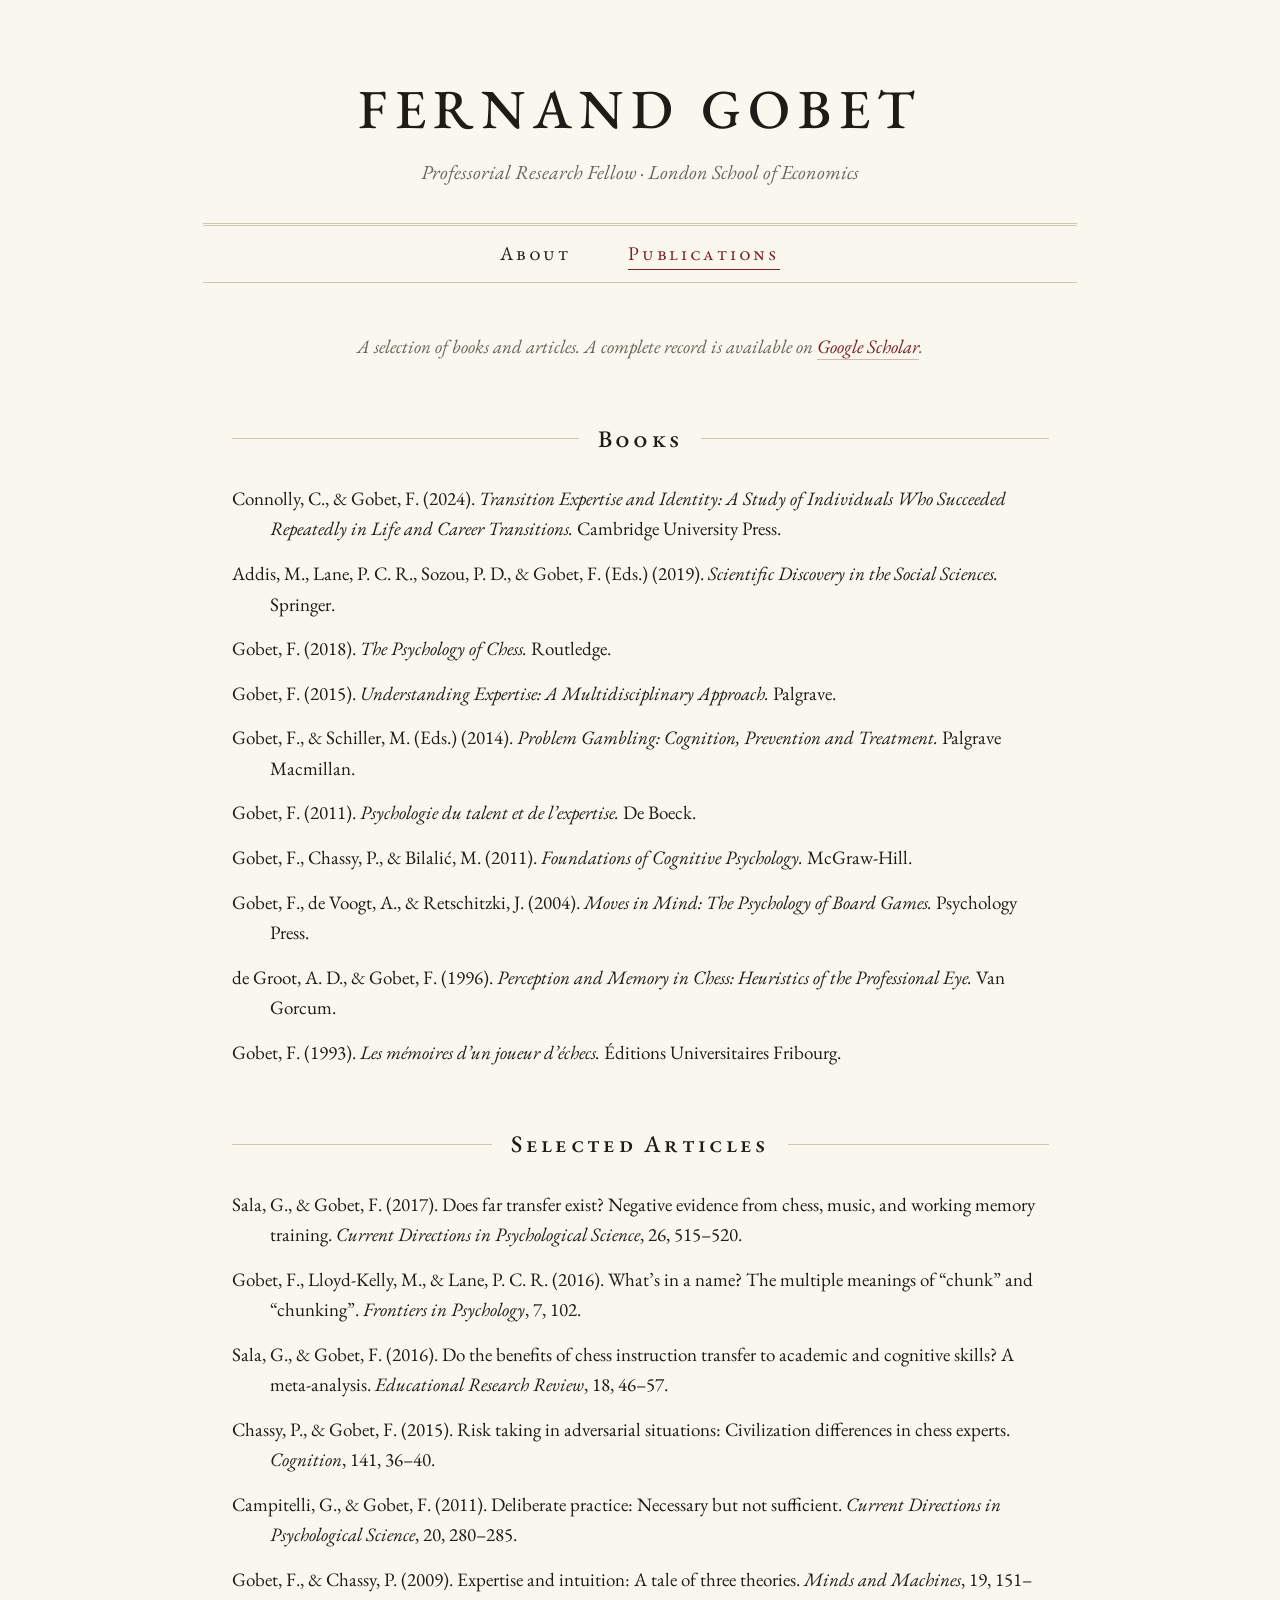
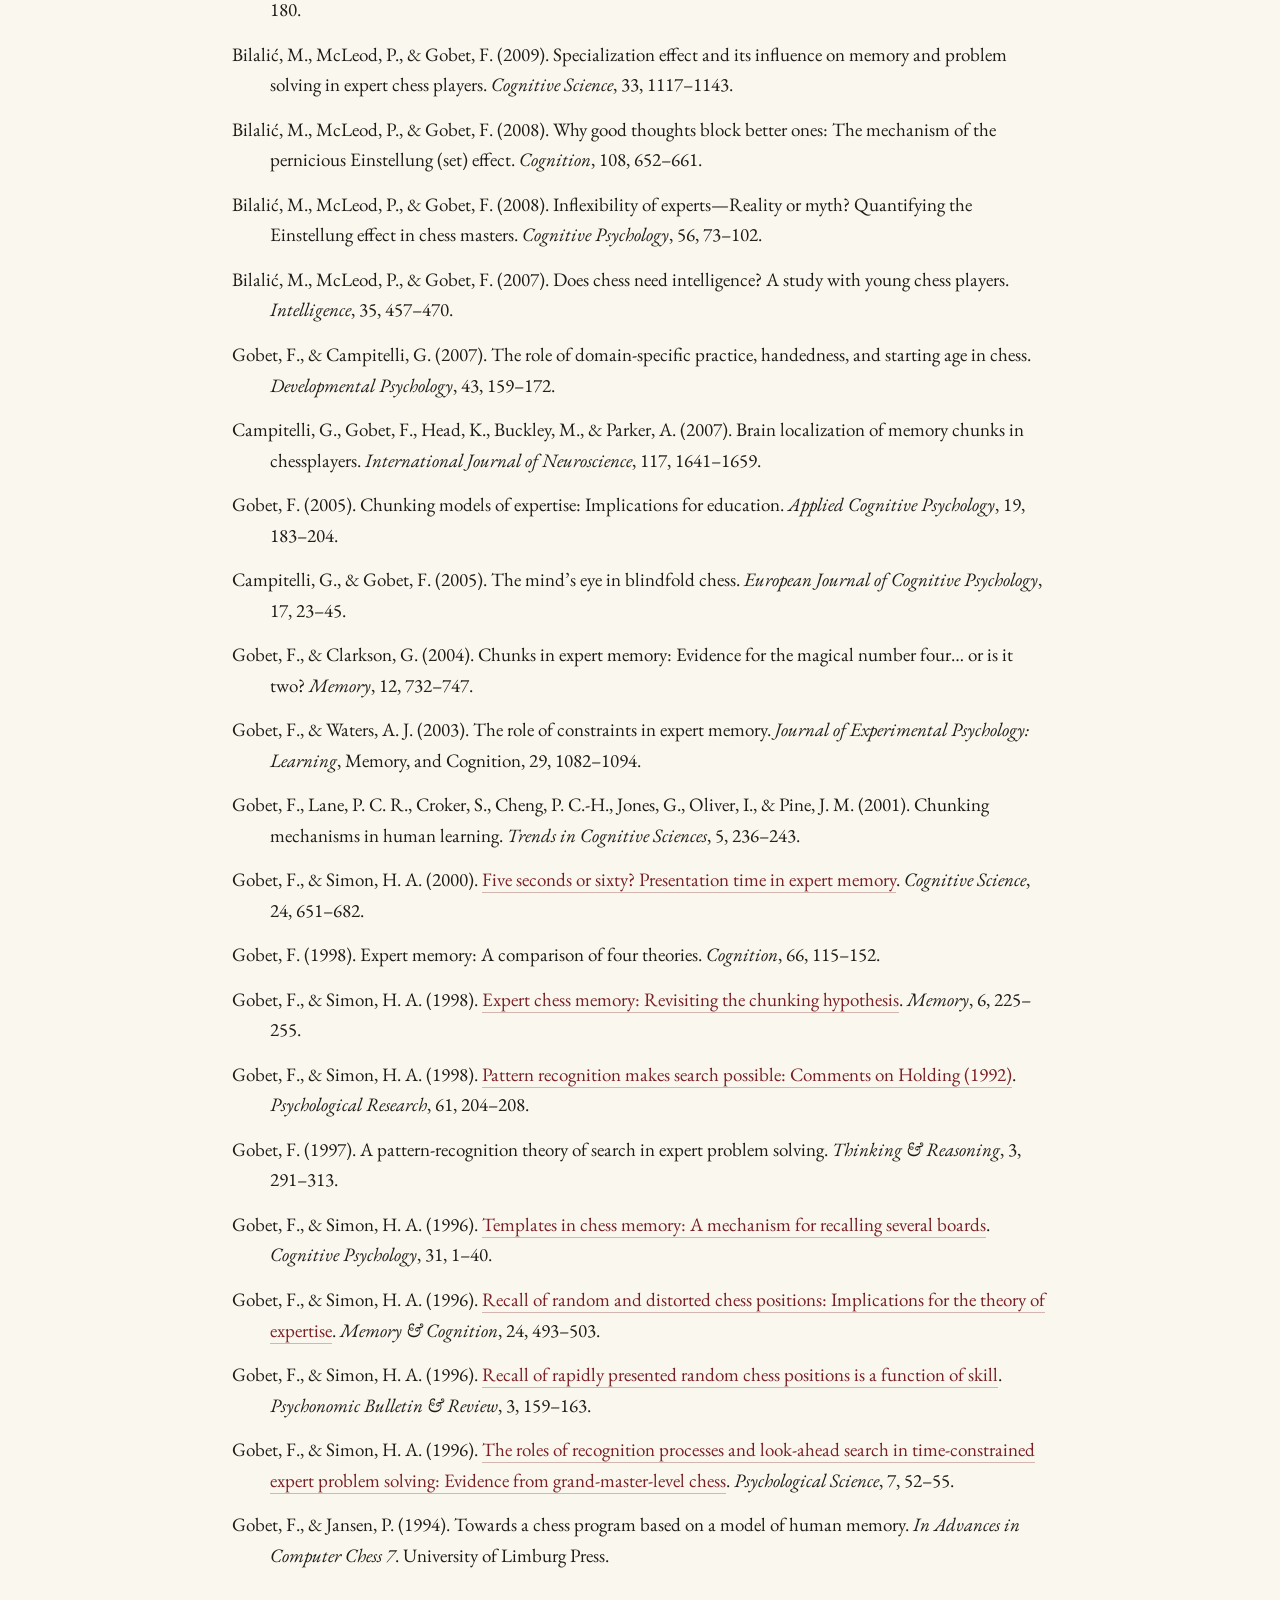
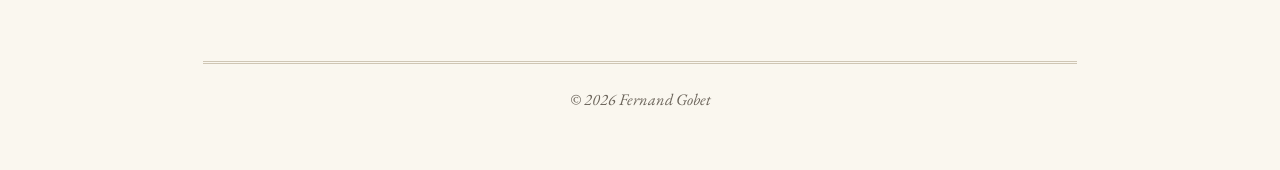
==== publications.html @ dd8819d8 "Build About and Publications pages Co-Authored-By: Claude Fable 5.2 <noreply@anthropic.com>" ====
<!DOCTYPE html>
<html lang="en">
<head>
<meta charset="utf-8">
<meta name="viewport" content="width=device-width, initial-scale=1">
<title>Publications — Fernand Gobet</title>
<meta name="description" content="Books and selected articles by Fernand Gobet.">
<link rel="preconnect" href="https://fonts.googleapis.com">
<link rel="preconnect" href="https://fonts.gstatic.com" crossorigin>
<link rel="stylesheet" href="https://fonts.googleapis.com/css2?family=EB+Garamond:ital,wght@0,400;0,500;0,600;1,400&amp;display=swap">
<link rel="stylesheet" href="style.css">
</head>
<body>
<header class="masthead">
  <h1><a href="/">Fernand Gobet</a></h1>
  <p>Professorial Research Fellow · London School of Economics</p>
  <nav>
    <a href="/">About</a>
    <a class="on" aria-current="page" href="publications.html">Publications</a>
  </nav>
</header>
<main>
  <p class="note">A selection of books and articles. A complete record is available on <a href="https://scholar.google.com/citations?user=jeJqwKsAAAAJ&amp;hl=en">Google Scholar</a>.</p>

  <h2>Books</h2>
  <ol class="pubs">
    <li>Connolly, C., &amp; Gobet, F. (2024). <cite>Transition Expertise and Identity: A Study of Individuals Who Succeeded Repeatedly in Life and Career Transitions.</cite> Cambridge University Press.</li>
    <li>Addis, M., Lane, P. C. R., Sozou, P. D., &amp; Gobet, F. (Eds.) (2019). <cite>Scientific Discovery in the Social Sciences.</cite> Springer.</li>
    <li>Gobet, F. (2018). <cite>The Psychology of Chess.</cite> Routledge.</li>
    <li>Gobet, F. (2015). <cite>Understanding Expertise: A Multidisciplinary Approach.</cite> Palgrave.</li>
    <li>Gobet, F., &amp; Schiller, M. (Eds.) (2014). <cite>Problem Gambling: Cognition, Prevention and Treatment.</cite> Palgrave Macmillan.</li>
    <li>Gobet, F. (2011). <cite>Psychologie du talent et de l’expertise.</cite> De Boeck.</li>
    <li>Gobet, F., Chassy, P., &amp; Bilalić, M. (2011). <cite>Foundations of Cognitive Psychology.</cite> McGraw-Hill.</li>
    <li>Gobet, F., de Voogt, A., &amp; Retschitzki, J. (2004). <cite>Moves in Mind: The Psychology of Board Games.</cite> Psychology Press.</li>
    <li>de Groot, A. D., &amp; Gobet, F. (1996). <cite>Perception and Memory in Chess: Heuristics of the Professional Eye.</cite> Van Gorcum.</li>
    <li>Gobet, F. (1993). <cite>Les mémoires d’un joueur d’échecs.</cite> Éditions Universitaires Fribourg.</li>
  </ol>

  <h2>Selected Articles</h2>
  <ol class="pubs">
    <li>Sala, G., &amp; Gobet, F. (2017). Does far transfer exist? Negative evidence from chess, music, and working memory training. <i>Current Directions in Psychological Science</i>, 26, 515–520.</li>
    <li>Gobet, F., Lloyd-Kelly, M., &amp; Lane, P. C. R. (2016). What’s in a name? The multiple meanings of “chunk” and “chunking”. <i>Frontiers in Psychology</i>, 7, 102.</li>
    <li>Sala, G., &amp; Gobet, F. (2016). Do the benefits of chess instruction transfer to academic and cognitive skills? A meta-analysis. <i>Educational Research Review</i>, 18, 46–57.</li>
    <li>Chassy, P., &amp; Gobet, F. (2015). Risk taking in adversarial situations: Civilization differences in chess experts. <i>Cognition</i>, 141, 36–40.</li>
    <li>Campitelli, G., &amp; Gobet, F. (2011). Deliberate practice: Necessary but not sufficient. <i>Current Directions in Psychological Science</i>, 20, 280–285.</li>
    <li>Gobet, F., &amp; Chassy, P. (2009). Expertise and intuition: A tale of three theories. <i>Minds and Machines</i>, 19, 151–180.</li>
    <li>Bilalić, M., McLeod, P., &amp; Gobet, F. (2009). Specialization effect and its influence on memory and problem solving in expert chess players. <i>Cognitive Science</i>, 33, 1117–1143.</li>
    <li>Bilalić, M., McLeod, P., &amp; Gobet, F. (2008). Why good thoughts block better ones: The mechanism of the pernicious Einstellung (set) effect. <i>Cognition</i>, 108, 652–661.</li>
    <li>Bilalić, M., McLeod, P., &amp; Gobet, F. (2008). Inflexibility of experts—Reality or myth? Quantifying the Einstellung effect in chess masters. <i>Cognitive Psychology</i>, 56, 73–102.</li>
    <li>Bilalić, M., McLeod, P., &amp; Gobet, F. (2007). Does chess need intelligence? A study with young chess players. <i>Intelligence</i>, 35, 457–470.</li>
    <li>Gobet, F., &amp; Campitelli, G. (2007). The role of domain-specific practice, handedness, and starting age in chess. <i>Developmental Psychology</i>, 43, 159–172.</li>
    <li>Campitelli, G., Gobet, F., Head, K., Buckley, M., &amp; Parker, A. (2007). Brain localization of memory chunks in chessplayers. <i>International Journal of Neuroscience</i>, 117, 1641–1659.</li>
    <li>Gobet, F. (2005). Chunking models of expertise: Implications for education. <i>Applied Cognitive Psychology</i>, 19, 183–204.</li>
    <li>Campitelli, G., &amp; Gobet, F. (2005). The mind’s eye in blindfold chess. <i>European Journal of Cognitive Psychology</i>, 17, 23–45.</li>
    <li>Gobet, F., &amp; Clarkson, G. (2004). Chunks in expert memory: Evidence for the magical number four… or is it two? <i>Memory</i>, 12, 732–747.</li>
    <li>Gobet, F., &amp; Waters, A. J. (2003). The role of constraints in expert memory. <i>Journal of Experimental Psychology: Learning</i>, Memory, and Cognition, 29, 1082–1094.</li>
    <li>Gobet, F., Lane, P. C. R., Croker, S., Cheng, P. C.-H., Jones, G., Oliver, I., &amp; Pine, J. M. (2001). Chunking mechanisms in human learning. <i>Trends in Cognitive Sciences</i>, 5, 236–243.</li>
    <li>Gobet, F., &amp; Simon, H. A. (2000). <a href="https://doi.org/10.1207/s15516709cog2404_4">Five seconds or sixty? Presentation time in expert memory</a>. <i>Cognitive Science</i>, 24, 651–682.</li>
    <li>Gobet, F. (1998). Expert memory: A comparison of four theories. <i>Cognition</i>, 66, 115–152.</li>
    <li>Gobet, F., &amp; Simon, H. A. (1998). <a href="https://doi.org/10.1080/741942359">Expert chess memory: Revisiting the chunking hypothesis</a>. <i>Memory</i>, 6, 225–255.</li>
    <li>Gobet, F., &amp; Simon, H. A. (1998). <a href="https://doi.org/10.1007/s004260050025">Pattern recognition makes search possible: Comments on Holding (1992)</a>. <i>Psychological Research</i>, 61, 204–208.</li>
    <li>Gobet, F. (1997). A pattern-recognition theory of search in expert problem solving. <i>Thinking &amp; Reasoning</i>, 3, 291–313.</li>
    <li>Gobet, F., &amp; Simon, H. A. (1996). <a href="https://doi.org/10.1006/cogp.1996.0011">Templates in chess memory: A mechanism for recalling several boards</a>. <i>Cognitive Psychology</i>, 31, 1–40.</li>
    <li>Gobet, F., &amp; Simon, H. A. (1996). <a href="https://doi.org/10.3758/BF03200937">Recall of random and distorted chess positions: Implications for the theory of expertise</a>. <i>Memory &amp; Cognition</i>, 24, 493–503.</li>
    <li>Gobet, F., &amp; Simon, H. A. (1996). <a href="https://doi.org/10.3758/BF03212414">Recall of rapidly presented random chess positions is a function of skill</a>. <i>Psychonomic Bulletin &amp; Review</i>, 3, 159–163.</li>
    <li>Gobet, F., &amp; Simon, H. A. (1996). <a href="https://doi.org/10.1111/j.1467-9280.1996.tb00666.x">The roles of recognition processes and look-ahead search in time-constrained expert problem solving: Evidence from grand-master-level chess</a>. <i>Psychological Science</i>, 7, 52–55.</li>
    <li>Gobet, F., &amp; Jansen, P. (1994). Towards a chess program based on a model of human memory. <i>In Advances in Computer Chess 7</i>. University of Limburg Press.</li>
  </ol>
</main>
<footer>© 2026 Fernand Gobet</footer>
</body>
</html>
---- style.css ----
:root { --paper:#faf7ef; --ink:#1f1c17; --muted:#6b645a; --rule:#cfc6b4; --accent:#7a1f24; }
* { box-sizing:border-box; }
html { font-size:19px; }
body { margin:0; background:var(--paper); color:var(--ink); font-family:"EB Garamond", Garamond, "Times New Roman", serif; line-height:1.6; }
a { color:var(--accent); text-decoration:none; border-bottom:1px solid rgba(122,31,36,.3); }
a:hover { border-bottom-color:var(--accent); }

/* Masthead */
.masthead { text-align:center; padding:3.4rem 1.5rem 0; }
.masthead h1 { margin:0 0 .2rem; font-weight:500; font-size:2.9rem; letter-spacing:.14em; text-transform:uppercase; }
.masthead h1 a { color:inherit; border:0; }
.masthead p { margin:0; font-style:italic; color:var(--muted); font-size:1.05rem; }
nav { margin:1.8rem auto 0; max-width:46rem; border-top:3px double var(--rule); border-bottom:1px solid var(--rule); padding:.65rem 0; }
nav a { margin:0 1.4rem; color:var(--ink); border:0; font-variant:small-caps; letter-spacing:.14em; font-size:1.02rem; padding-bottom:.15rem; }
nav a.on { color:var(--accent); border-bottom:1px solid var(--accent); }

/* Page */
main { max-width:46rem; margin:0 auto; padding:2.6rem 1.5rem 4rem; }
main > p { margin:0 0 1rem; text-align:justify; hyphens:auto; }
h2 { font-weight:500; font-variant:small-caps; letter-spacing:.14em; font-size:1.25rem; margin:3rem 0 1.4rem; display:flex; align-items:center; gap:1rem; clear:both; }
h2::before, h2::after { content:""; flex:1; border-top:1px solid var(--rule); }

.portrait { float:right; width:15rem; margin:.4rem 0 1.2rem 2.2rem; }
.portrait img { display:block; width:100%; height:auto; aspect-ratio:4/5; object-fit:cover; object-position:50% 38%; border:1px solid var(--rule); padding:6px; background:#fff; }

main > p.lead { font-size:1.28rem; line-height:1.5; margin-bottom:1.2rem; text-align:left; hyphens:manual; }
.lead::first-letter { float:left; font-size:3.9rem; line-height:.82; padding:.28rem .5rem 0 0; color:var(--accent); }

/* Photographs */
figure { margin:0; }
.plate { margin-bottom:1.6rem; }
.plate img { display:block; width:100%; height:auto; border:1px solid var(--rule); padding:6px; background:#fff; }
.plate figcaption { font-style:italic; font-size:.88rem; line-height:1.45; color:var(--muted); text-align:center; margin-top:.6rem; }
.plate figcaption em { font-style:normal; }
.pair { display:grid; grid-template-columns:1fr 1fr; gap:1.4rem; }
.pair .plate img { aspect-ratio:3/2; object-fit:cover; }
.pair .plate.top img { object-position:50% 12%; }
.inset { float:right; width:17rem; margin:.4rem 0 1rem 2rem; }
.inset img { display:block; width:100%; height:auto; border:1px solid var(--rule); padding:6px; background:#fff; }
.inset figcaption { font-style:italic; font-size:.84rem; line-height:1.4; color:var(--muted); text-align:center; margin-top:.5rem; }
.pair, .plate { clear:both; }
main > p.aside, main > p.note { text-align:center; font-style:italic; color:var(--muted); hyphens:manual; }
main > p.aside { font-size:.92rem; margin-top:-.4rem; }

ul.links { list-style:none; padding:0; margin:0; text-align:center; }
ul.links li { display:inline; }
ul.links li + li::before { content:"·"; margin:0 .8rem; color:var(--muted); }

/* Publications */
ol.pubs { list-style:none; margin:0; padding:0; }
ol.pubs li { padding-left:2rem; text-indent:-2rem; margin-bottom:.75rem; }
ol.pubs cite { font-style:italic; }

footer { border-top:3px double var(--rule); max-width:46rem; margin:0 auto; padding:1.2rem 1.5rem 3rem; text-align:center; color:var(--muted); font-size:.85rem; font-style:italic; }

@media (max-width:640px) {
  html { font-size:17px; }
  .masthead { padding-top:2.4rem; }
  .masthead h1 { font-size:2rem; letter-spacing:.08em; }
  nav a { margin:0 .7rem; }
  .portrait { float:none; width:70%; margin:0 auto 1.5rem; }
  main > p { text-align:left; }
  .inset { float:none; width:100%; margin:0 0 1.4rem; }
  .pair { grid-template-columns:1fr; gap:0; }
}
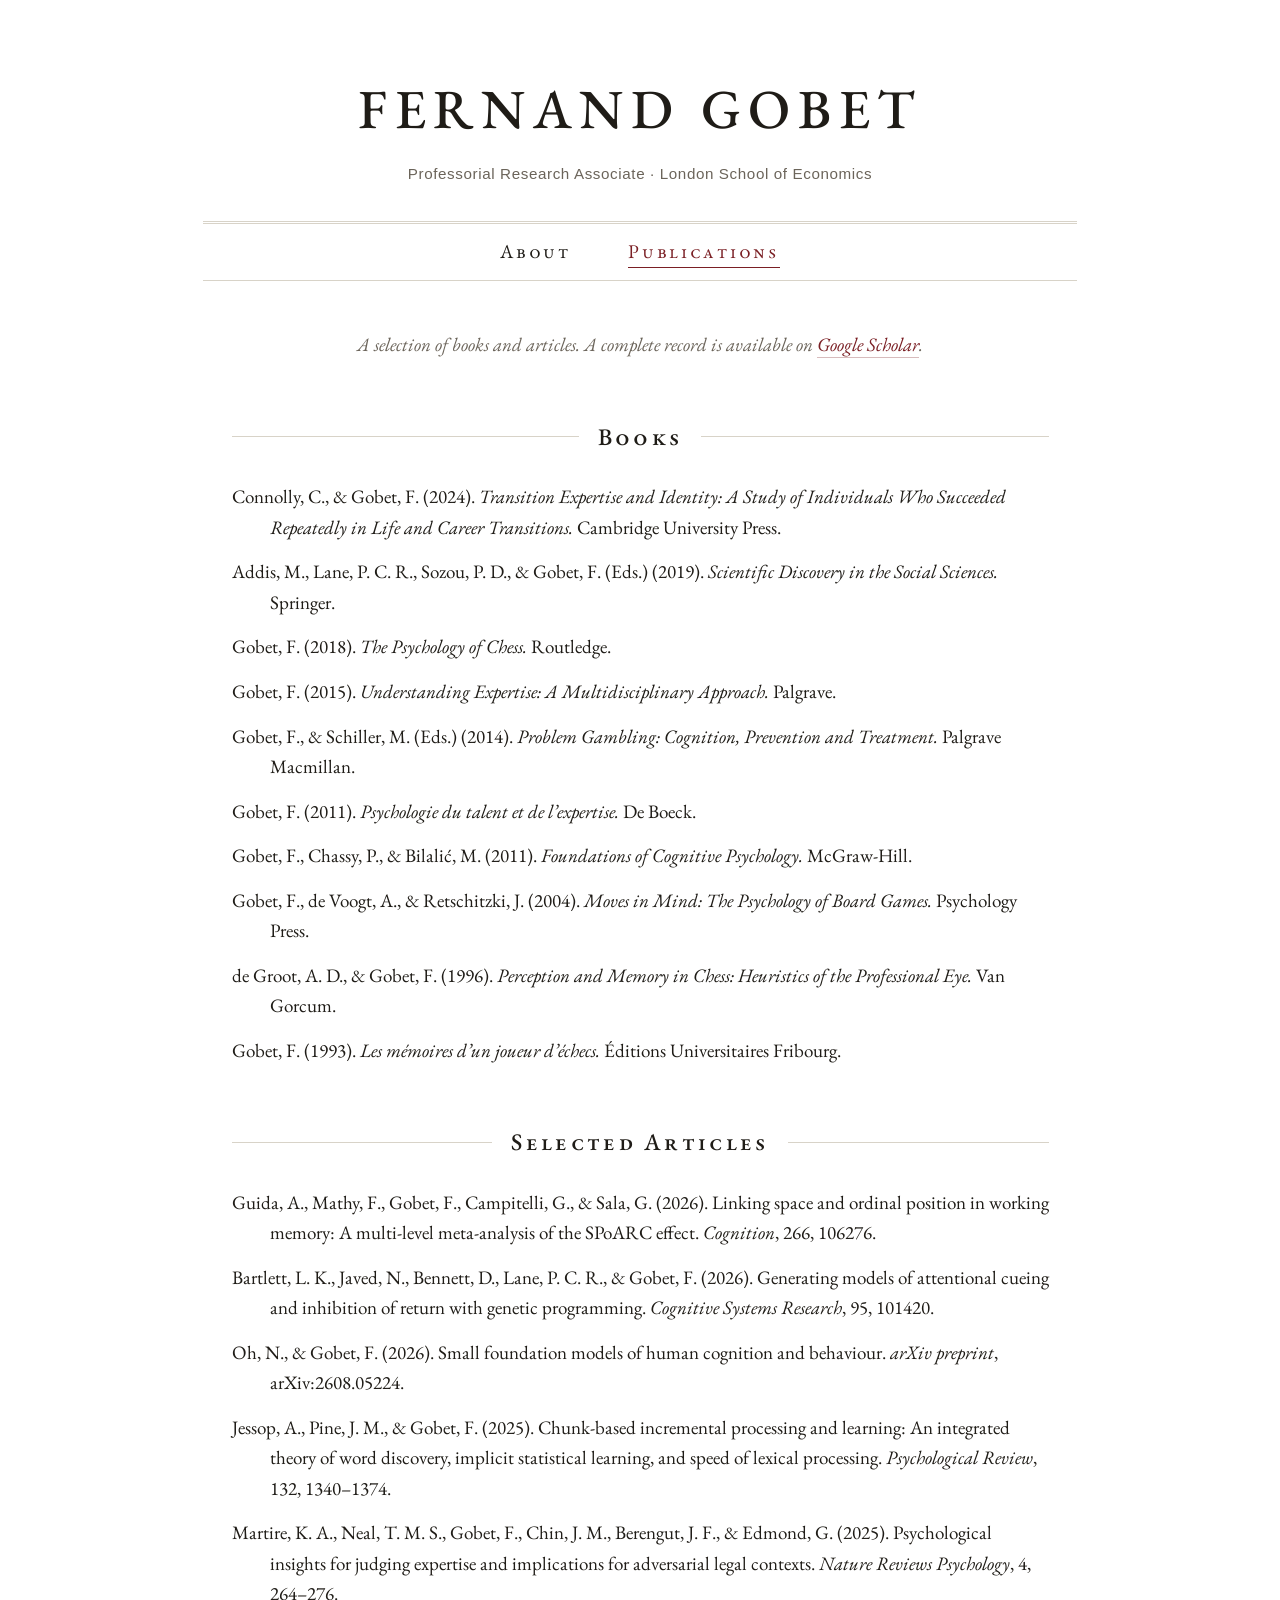
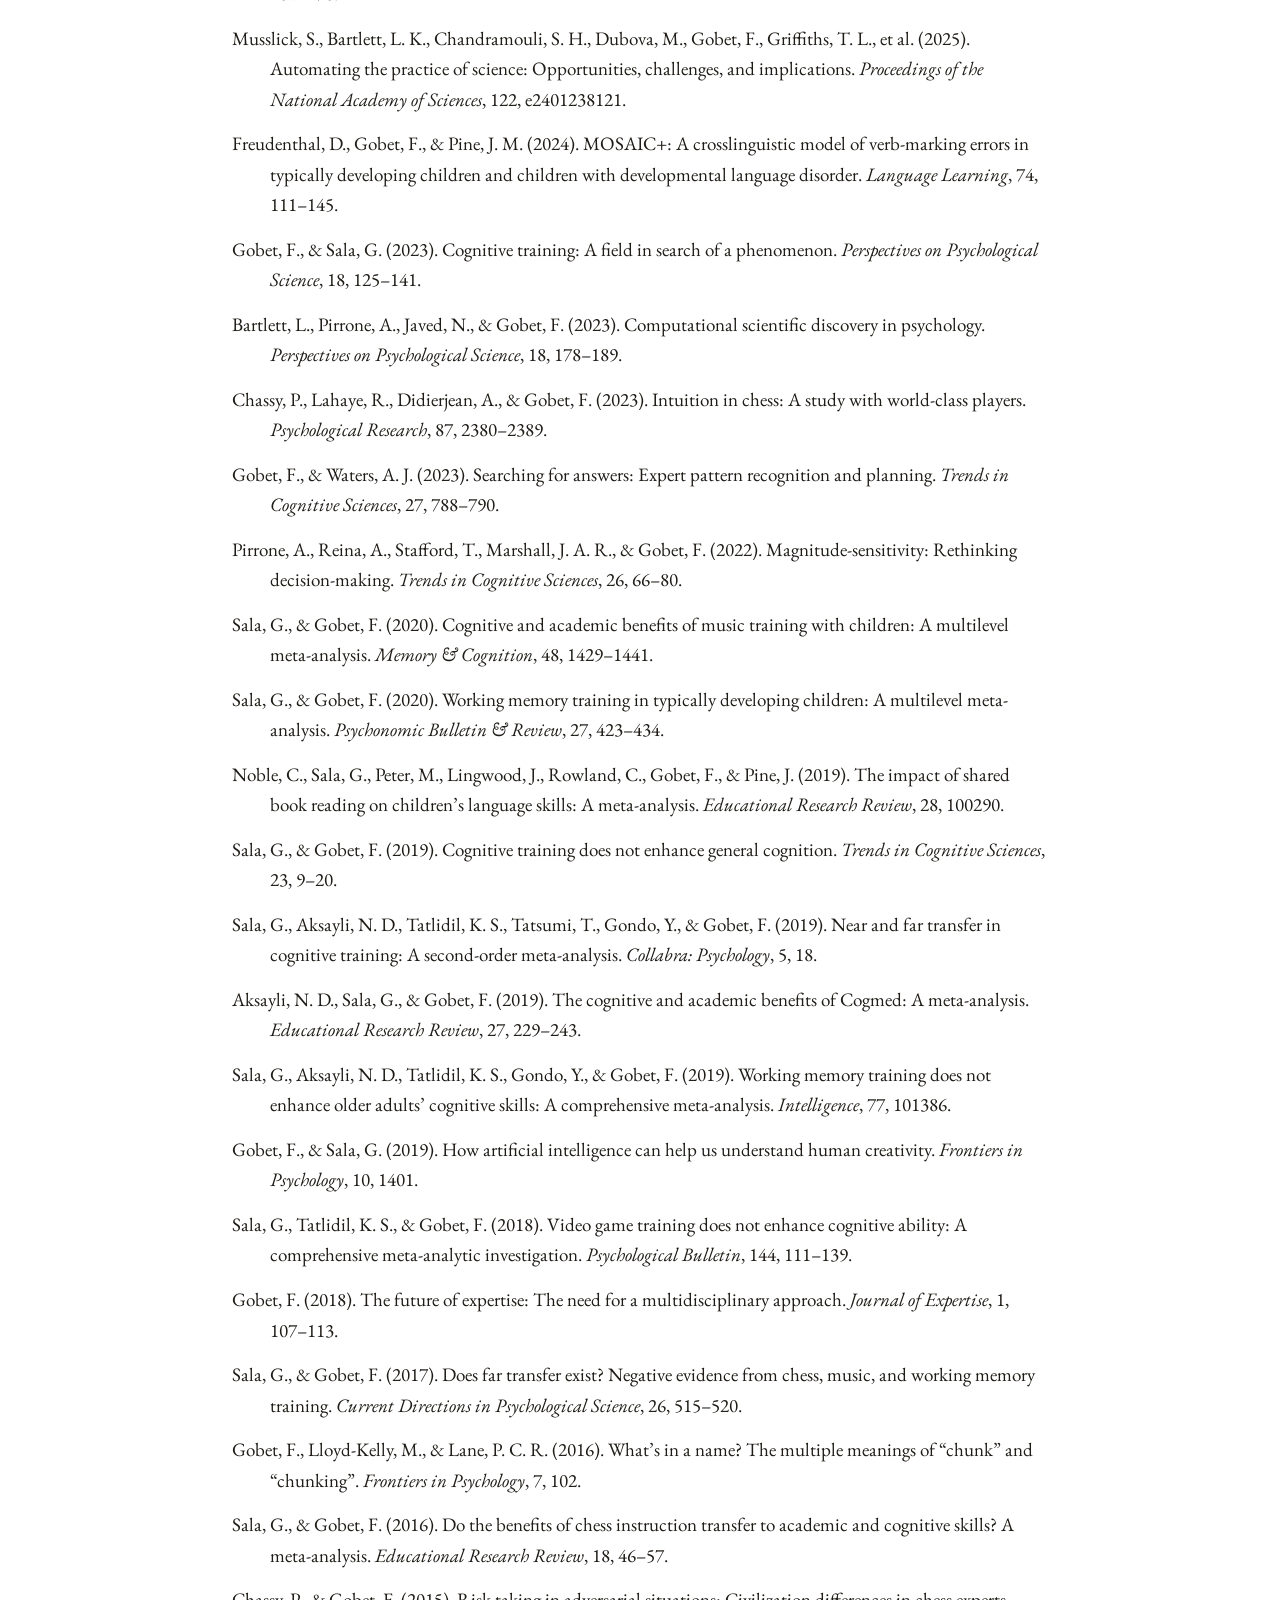
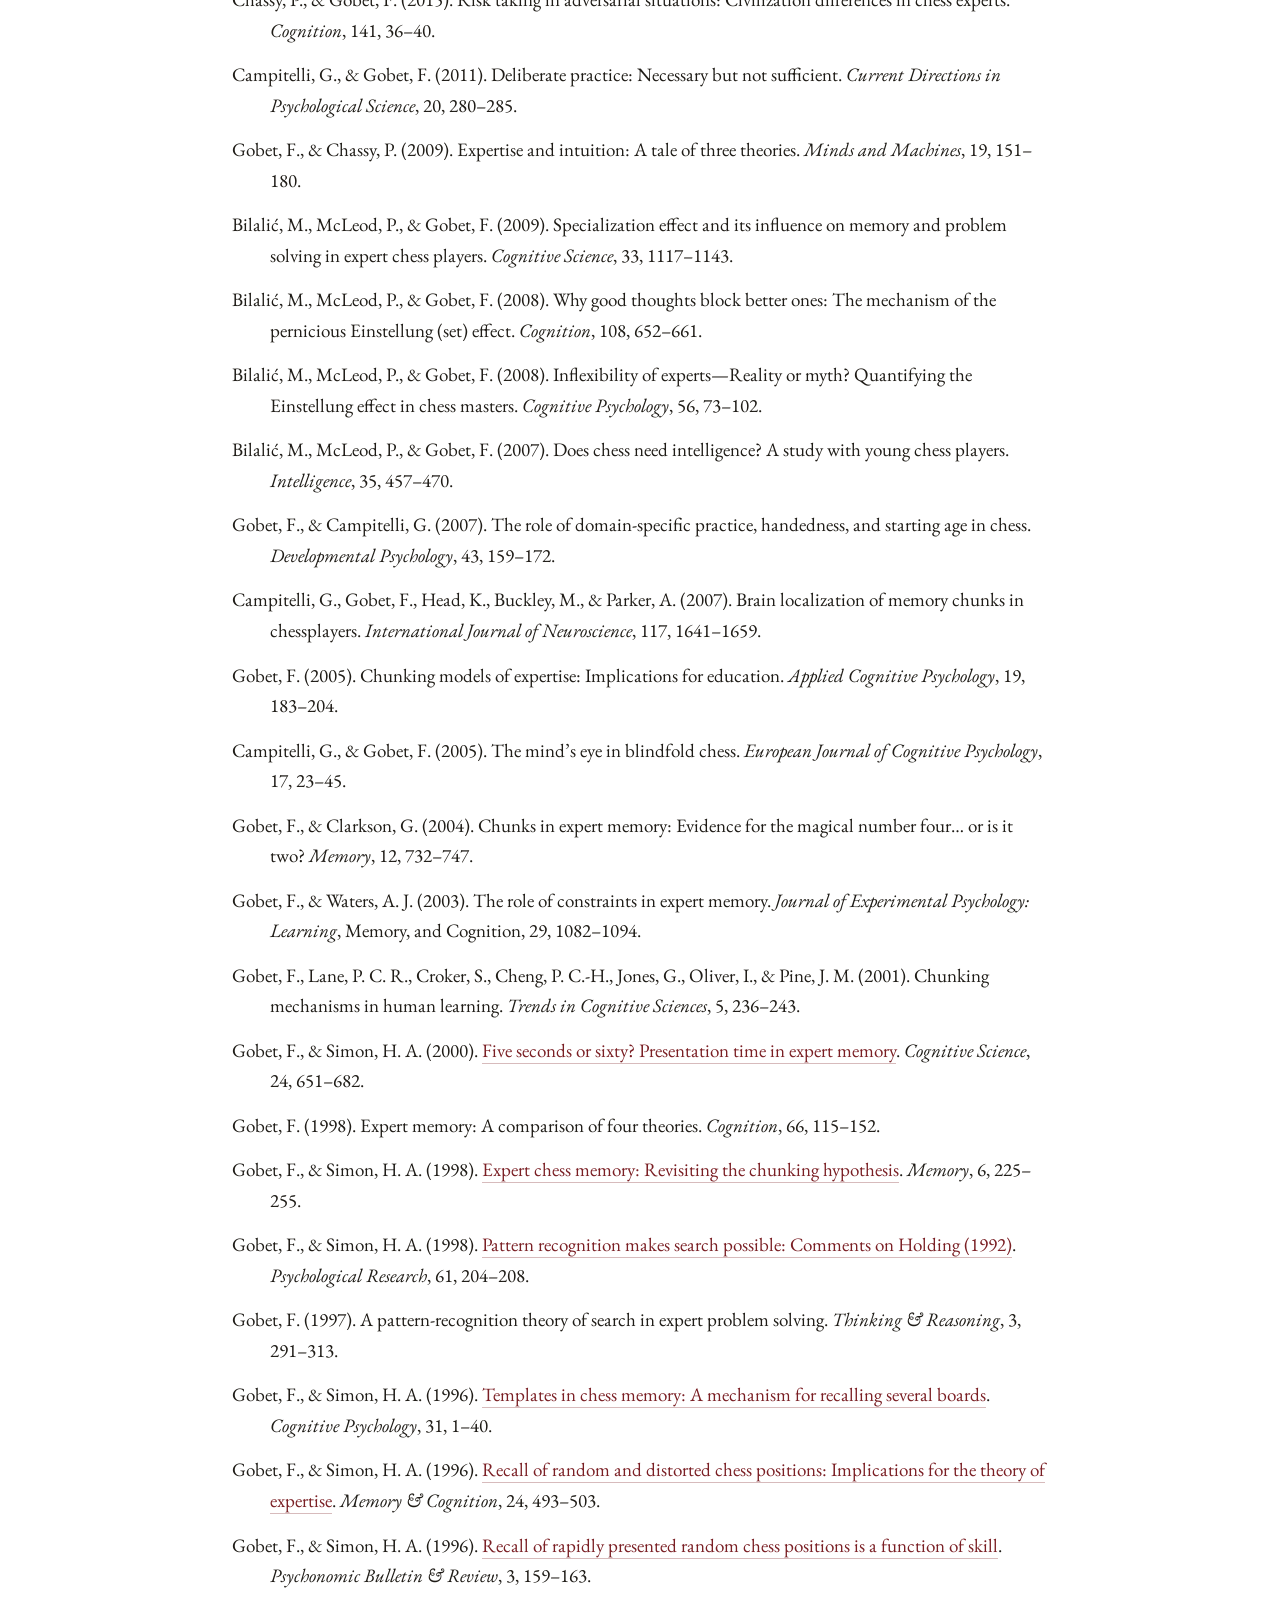
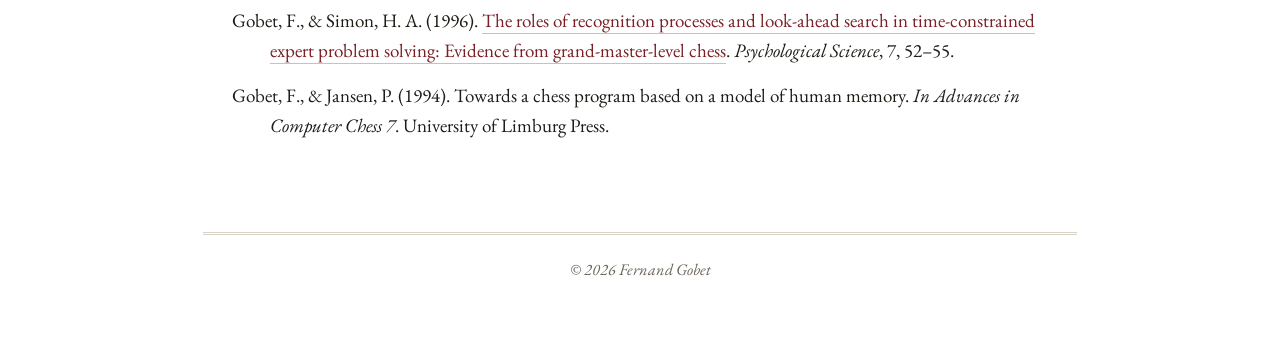
==== commit c1346fb9: "Update title to Research Associate and extend Selected Articles to 2026 Co-Authored-By: Claude Fable" ====
--- a/publications.html
+++ b/publications.html
@@ -13,7 +13,7 @@
 <body>
 <header class="masthead">
   <h1><a href="/">Fernand Gobet</a></h1>
-  <p>Professorial Research Fellow · London School of Economics</p>
+  <p>Professorial Research Associate · London School of Economics</p>
   <nav>
     <a href="/">About</a>
     <a class="on" aria-current="page" href="publications.html">Publications</a>
@@ -38,6 +38,26 @@
 
   <h2>Selected Articles</h2>
   <ol class="pubs">
+    <li>Guida, A., Mathy, F., Gobet, F., Campitelli, G., &amp; Sala, G. (2026). Linking space and ordinal position in working memory: A multi-level meta-analysis of the SPoARC effect. <i>Cognition</i>, 266, 106276.</li>
+    <li>Bartlett, L. K., Javed, N., Bennett, D., Lane, P. C. R., &amp; Gobet, F. (2026). Generating models of attentional cueing and inhibition of return with genetic programming. <i>Cognitive Systems Research</i>, 95, 101420.</li>
+    <li>Oh, N., &amp; Gobet, F. (2026). Small foundation models of human cognition and behaviour. <i>arXiv preprint</i>, arXiv:2608.05224.</li>
+    <li>Jessop, A., Pine, J. M., &amp; Gobet, F. (2025). Chunk-based incremental processing and learning: An integrated theory of word discovery, implicit statistical learning, and speed of lexical processing. <i>Psychological Review</i>, 132, 1340–1374.</li>
+    <li>Martire, K. A., Neal, T. M. S., Gobet, F., Chin, J. M., Berengut, J. F., &amp; Edmond, G. (2025). Psychological insights for judging expertise and implications for adversarial legal contexts. <i>Nature Reviews Psychology</i>, 4, 264–276.</li>
+    <li>Musslick, S., Bartlett, L. K., Chandramouli, S. H., Dubova, M., Gobet, F., Griffiths, T. L., et al. (2025). Automating the practice of science: Opportunities, challenges, and implications. <i>Proceedings of the National Academy of Sciences</i>, 122, e2401238121.</li>    <li>Freudenthal, D., Gobet, F., &amp; Pine, J. M. (2024). MOSAIC+: A crosslinguistic model of verb-marking errors in typically developing children and children with developmental language disorder. <i>Language Learning</i>, 74, 111–145.</li>    <li>Gobet, F., &amp; Sala, G. (2023). Cognitive training: A field in search of a phenomenon. <i>Perspectives on Psychological Science</i>, 18, 125–141.</li>
+    <li>Bartlett, L., Pirrone, A., Javed, N., &amp; Gobet, F. (2023). Computational scientific discovery in psychology. <i>Perspectives on Psychological Science</i>, 18, 178–189.</li>
+    <li>Chassy, P., Lahaye, R., Didierjean, A., &amp; Gobet, F. (2023). Intuition in chess: A study with world-class players. <i>Psychological Research</i>, 87, 2380–2389.</li>
+    <li>Gobet, F., &amp; Waters, A. J. (2023). Searching for answers: Expert pattern recognition and planning. <i>Trends in Cognitive Sciences</i>, 27, 788–790.</li>
+    <li>Pirrone, A., Reina, A., Stafford, T., Marshall, J. A. R., &amp; Gobet, F. (2022). Magnitude-sensitivity: Rethinking decision-making. <i>Trends in Cognitive Sciences</i>, 26, 66–80.</li>
+    <li>Sala, G., &amp; Gobet, F. (2020). Cognitive and academic benefits of music training with children: A multilevel meta-analysis. <i>Memory &amp; Cognition</i>, 48, 1429–1441.</li>
+    <li>Sala, G., &amp; Gobet, F. (2020). Working memory training in typically developing children: A multilevel meta-analysis. <i>Psychonomic Bulletin &amp; Review</i>, 27, 423–434.</li>
+    <li>Noble, C., Sala, G., Peter, M., Lingwood, J., Rowland, C., Gobet, F., &amp; Pine, J. (2019). The impact of shared book reading on children’s language skills: A meta-analysis. <i>Educational Research Review</i>, 28, 100290.</li>
+    <li>Sala, G., &amp; Gobet, F. (2019). Cognitive training does not enhance general cognition. <i>Trends in Cognitive Sciences</i>, 23, 9–20.</li>
+    <li>Sala, G., Aksayli, N. D., Tatlidil, K. S., Tatsumi, T., Gondo, Y., &amp; Gobet, F. (2019). Near and far transfer in cognitive training: A second-order meta-analysis. <i>Collabra: Psychology</i>, 5, 18.</li>
+    <li>Aksayli, N. D., Sala, G., &amp; Gobet, F. (2019). The cognitive and academic benefits of Cogmed: A meta-analysis. <i>Educational Research Review</i>, 27, 229–243.</li>
+    <li>Sala, G., Aksayli, N. D., Tatlidil, K. S., Gondo, Y., &amp; Gobet, F. (2019). Working memory training does not enhance older adults’ cognitive skills: A comprehensive meta-analysis. <i>Intelligence</i>, 77, 101386.</li>
+    <li>Gobet, F., &amp; Sala, G. (2019). How artificial intelligence can help us understand human creativity. <i>Frontiers in Psychology</i>, 10, 1401.</li>
+    <li>Sala, G., Tatlidil, K. S., &amp; Gobet, F. (2018). Video game training does not enhance cognitive ability: A comprehensive meta-analytic investigation. <i>Psychological Bulletin</i>, 144, 111–139.</li>
+    <li>Gobet, F. (2018). The future of expertise: The need for a multidisciplinary approach. <i>Journal of Expertise</i>, 1, 107–113.</li>
     <li>Sala, G., &amp; Gobet, F. (2017). Does far transfer exist? Negative evidence from chess, music, and working memory training. <i>Current Directions in Psychological Science</i>, 26, 515–520.</li>
     <li>Gobet, F., Lloyd-Kelly, M., &amp; Lane, P. C. R. (2016). What’s in a name? The multiple meanings of “chunk” and “chunking”. <i>Frontiers in Psychology</i>, 7, 102.</li>
     <li>Sala, G., &amp; Gobet, F. (2016). Do the benefits of chess instruction transfer to academic and cognitive skills? A meta-analysis. <i>Educational Research Review</i>, 18, 46–57.</li>
--- a/style.css
+++ b/style.css
@@ -1,4 +1,4 @@
-:root { --paper:#faf7ef; --ink:#1f1c17; --muted:#6b645a; --rule:#cfc6b4; --accent:#7a1f24; }
+:root { --paper:#ffffff; --ink:#1f1c17; --muted:#6b645a; --rule:#d8d3c8; --accent:#7a1f24; }
 * { box-sizing:border-box; }
 html { font-size:19px; }
 body { margin:0; background:var(--paper); color:var(--ink); font-family:"EB Garamond", Garamond, "Times New Roman", serif; line-height:1.6; }
@@ -9,7 +9,7 @@
 .masthead { text-align:center; padding:3.4rem 1.5rem 0; }
 .masthead h1 { margin:0 0 .2rem; font-weight:500; font-size:2.9rem; letter-spacing:.14em; text-transform:uppercase; }
 .masthead h1 a { color:inherit; border:0; }
-.masthead p { margin:0; font-style:italic; color:var(--muted); font-size:1.05rem; }
+.masthead p { margin:.5rem 0 0; font-family:"Helvetica Neue", Helvetica, Arial, sans-serif; color:var(--muted); font-size:.8rem; letter-spacing:.04em; }
 nav { margin:1.8rem auto 0; max-width:46rem; border-top:3px double var(--rule); border-bottom:1px solid var(--rule); padding:.65rem 0; }
 nav a { margin:0 1.4rem; color:var(--ink); border:0; font-variant:small-caps; letter-spacing:.14em; font-size:1.02rem; padding-bottom:.15rem; }
 nav a.on { color:var(--accent); border-bottom:1px solid var(--accent); }
@@ -21,26 +21,31 @@
 h2::before, h2::after { content:""; flex:1; border-top:1px solid var(--rule); }
 
 .portrait { float:right; width:15rem; margin:.4rem 0 1.2rem 2.2rem; }
-.portrait img { display:block; width:100%; height:auto; aspect-ratio:4/5; object-fit:cover; object-position:50% 38%; border:1px solid var(--rule); padding:6px; background:#fff; }
+.portrait img { display:block; width:100%; height:auto; aspect-ratio:4/5; object-fit:cover; object-position:50% 38%; }
 
 main > p.lead { font-size:1.28rem; line-height:1.5; margin-bottom:1.2rem; text-align:left; hyphens:manual; }
-.lead::first-letter { float:left; font-size:3.9rem; line-height:.82; padding:.28rem .5rem 0 0; color:var(--accent); }
+.lead:first-of-type::first-letter { float:left; font-size:3.9rem; line-height:.82; padding:.28rem .5rem 0 0; color:var(--accent); }
 
 /* Photographs */
 figure { margin:0; }
 .plate { margin-bottom:1.6rem; }
-.plate img { display:block; width:100%; height:auto; border:1px solid var(--rule); padding:6px; background:#fff; }
-.plate figcaption { font-style:italic; font-size:.88rem; line-height:1.45; color:var(--muted); text-align:center; margin-top:.6rem; }
-.plate figcaption em { font-style:normal; }
+.plate img { display:block; width:100%; height:auto; }
+figcaption { font-family:"Helvetica Neue", Helvetica, Arial, sans-serif; text-align:right; margin-top:.65rem; line-height:1.45; }
+figcaption span { display:block; }
+.cap-title { font-size:.62rem; font-weight:600; letter-spacing:.11em; text-transform:uppercase; color:var(--ink); }
+.cap-link { font-size:.64rem; letter-spacing:.02em; color:var(--muted); margin-top:.1rem; }
+.cap-link a { color:var(--accent); }
+.cap-detail { font-size:.68rem; letter-spacing:.02em; color:var(--muted); margin-top:.15rem; }
+figcaption a { color:inherit; border-bottom-color:var(--rule); }
+figcaption a:hover { color:var(--accent); }
 .pair { display:grid; grid-template-columns:1fr 1fr; gap:1.4rem; }
 .pair .plate img { aspect-ratio:3/2; object-fit:cover; }
 .pair .plate.top img { object-position:50% 12%; }
 .inset { float:right; width:17rem; margin:.4rem 0 1rem 2rem; }
-.inset img { display:block; width:100%; height:auto; border:1px solid var(--rule); padding:6px; background:#fff; }
-.inset figcaption { font-style:italic; font-size:.84rem; line-height:1.4; color:var(--muted); text-align:center; margin-top:.5rem; }
+.inset img { display:block; width:100%; height:auto; }
 .pair, .plate { clear:both; }
 main > p.aside, main > p.note { text-align:center; font-style:italic; color:var(--muted); hyphens:manual; }
-main > p.aside { font-size:.92rem; margin-top:-.4rem; }
+main > p.aside { font-family:"Helvetica Neue", Helvetica, Arial, sans-serif; font-style:normal; font-size:.68rem; letter-spacing:.02em; text-align:right; margin-top:-.6rem; }
 
 ul.links { list-style:none; padding:0; margin:0; text-align:center; }
 ul.links li { display:inline; }
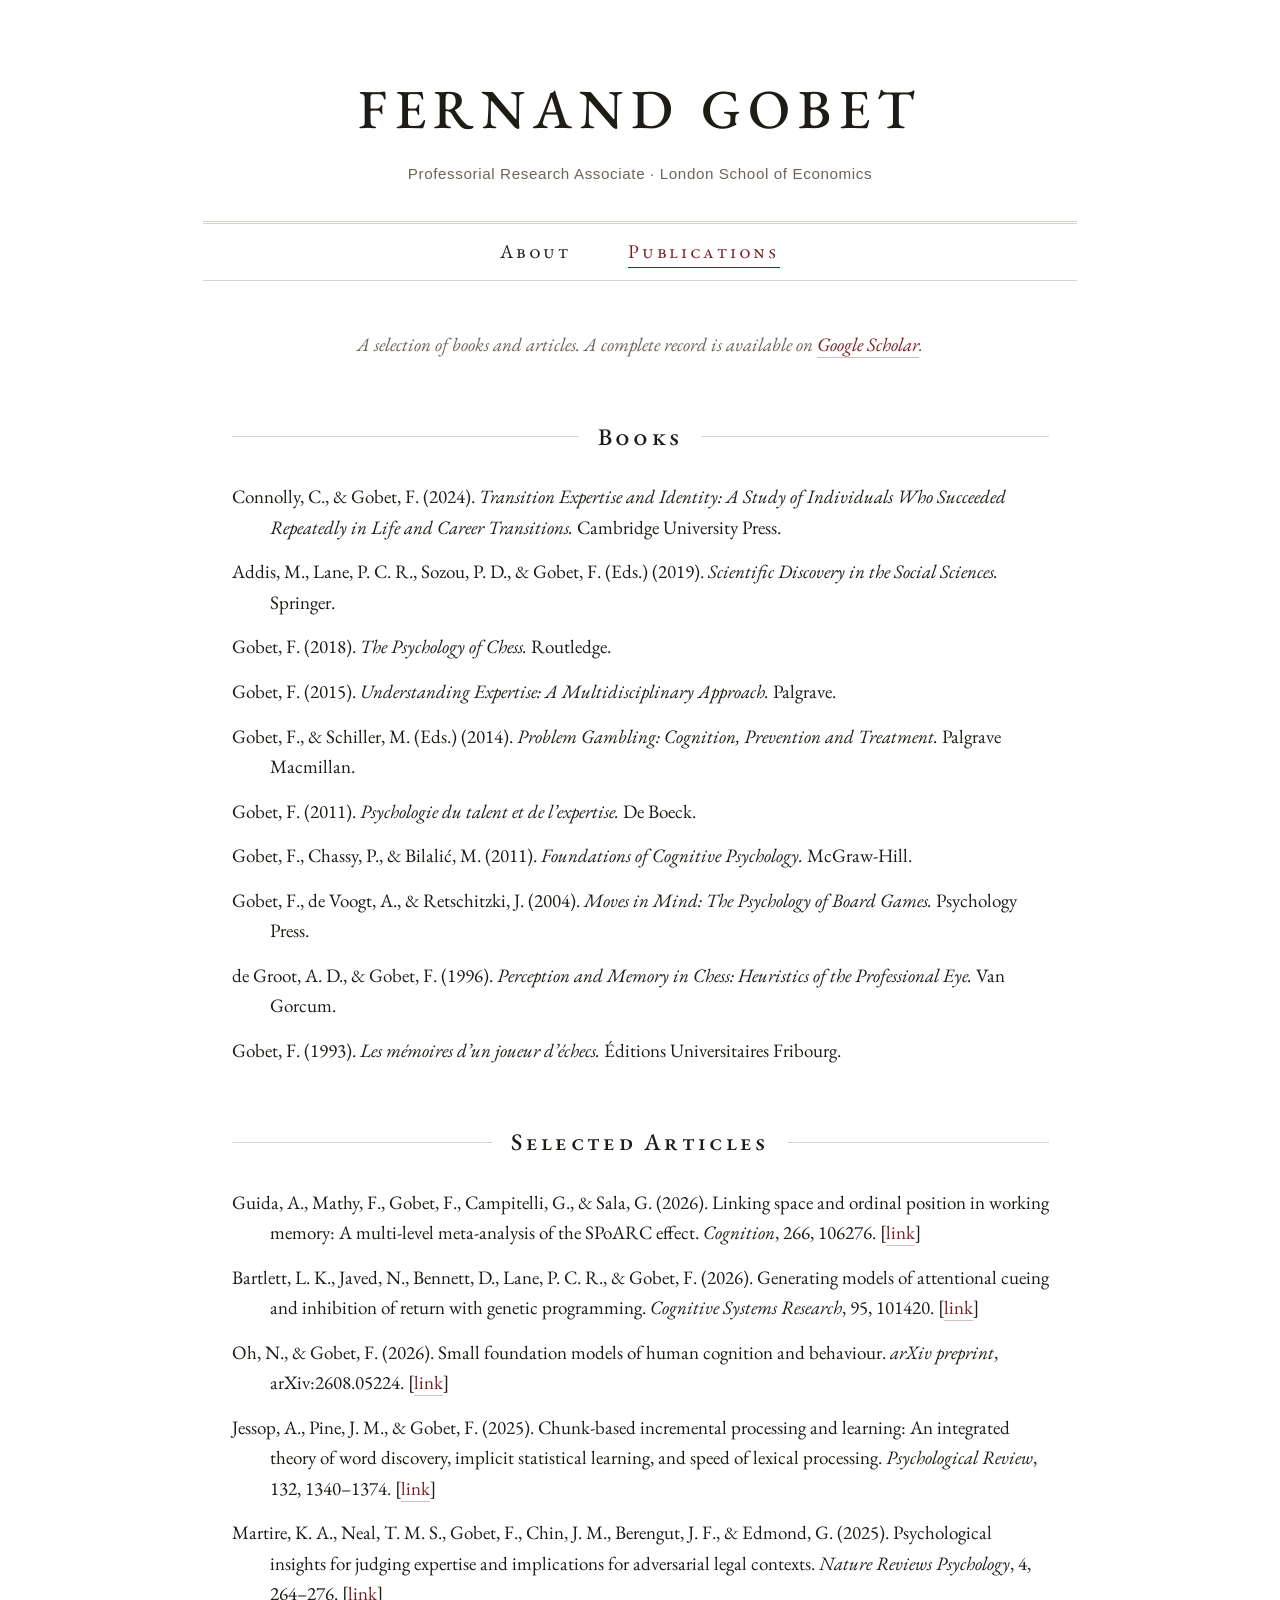
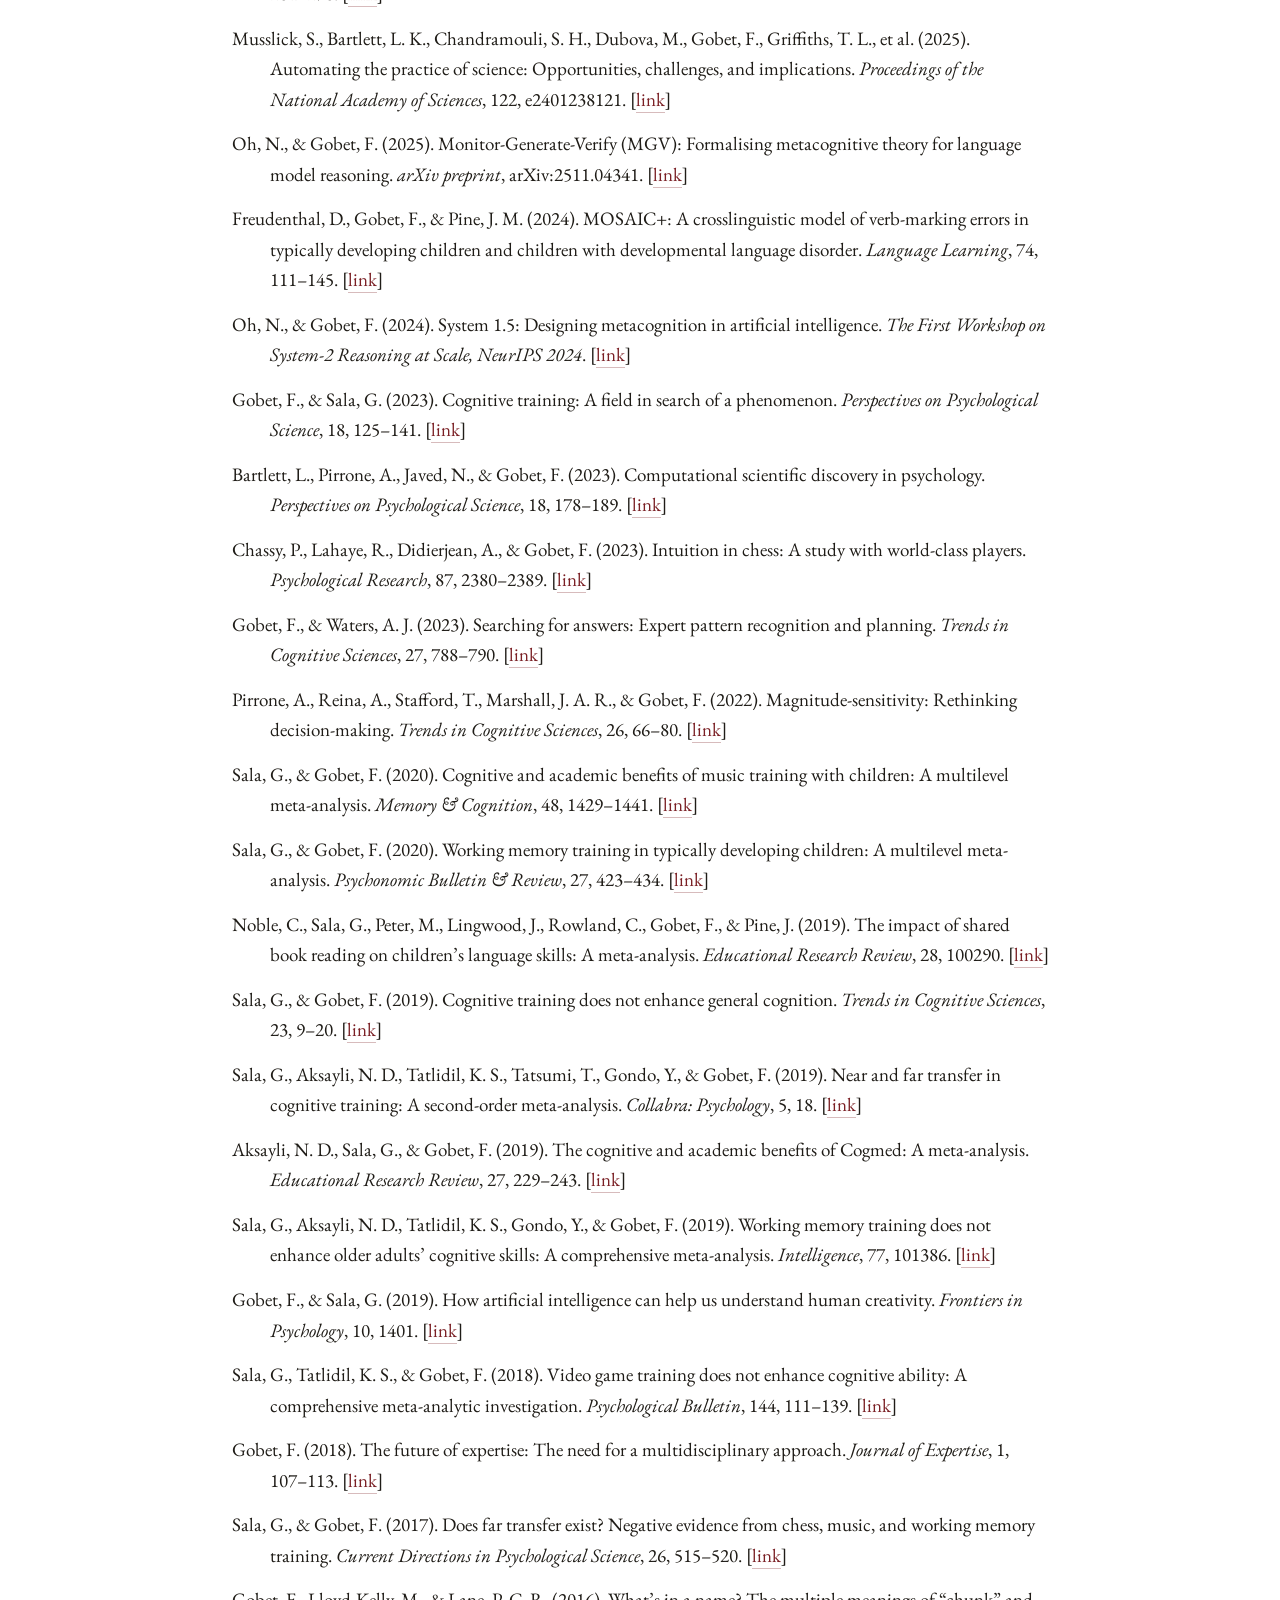
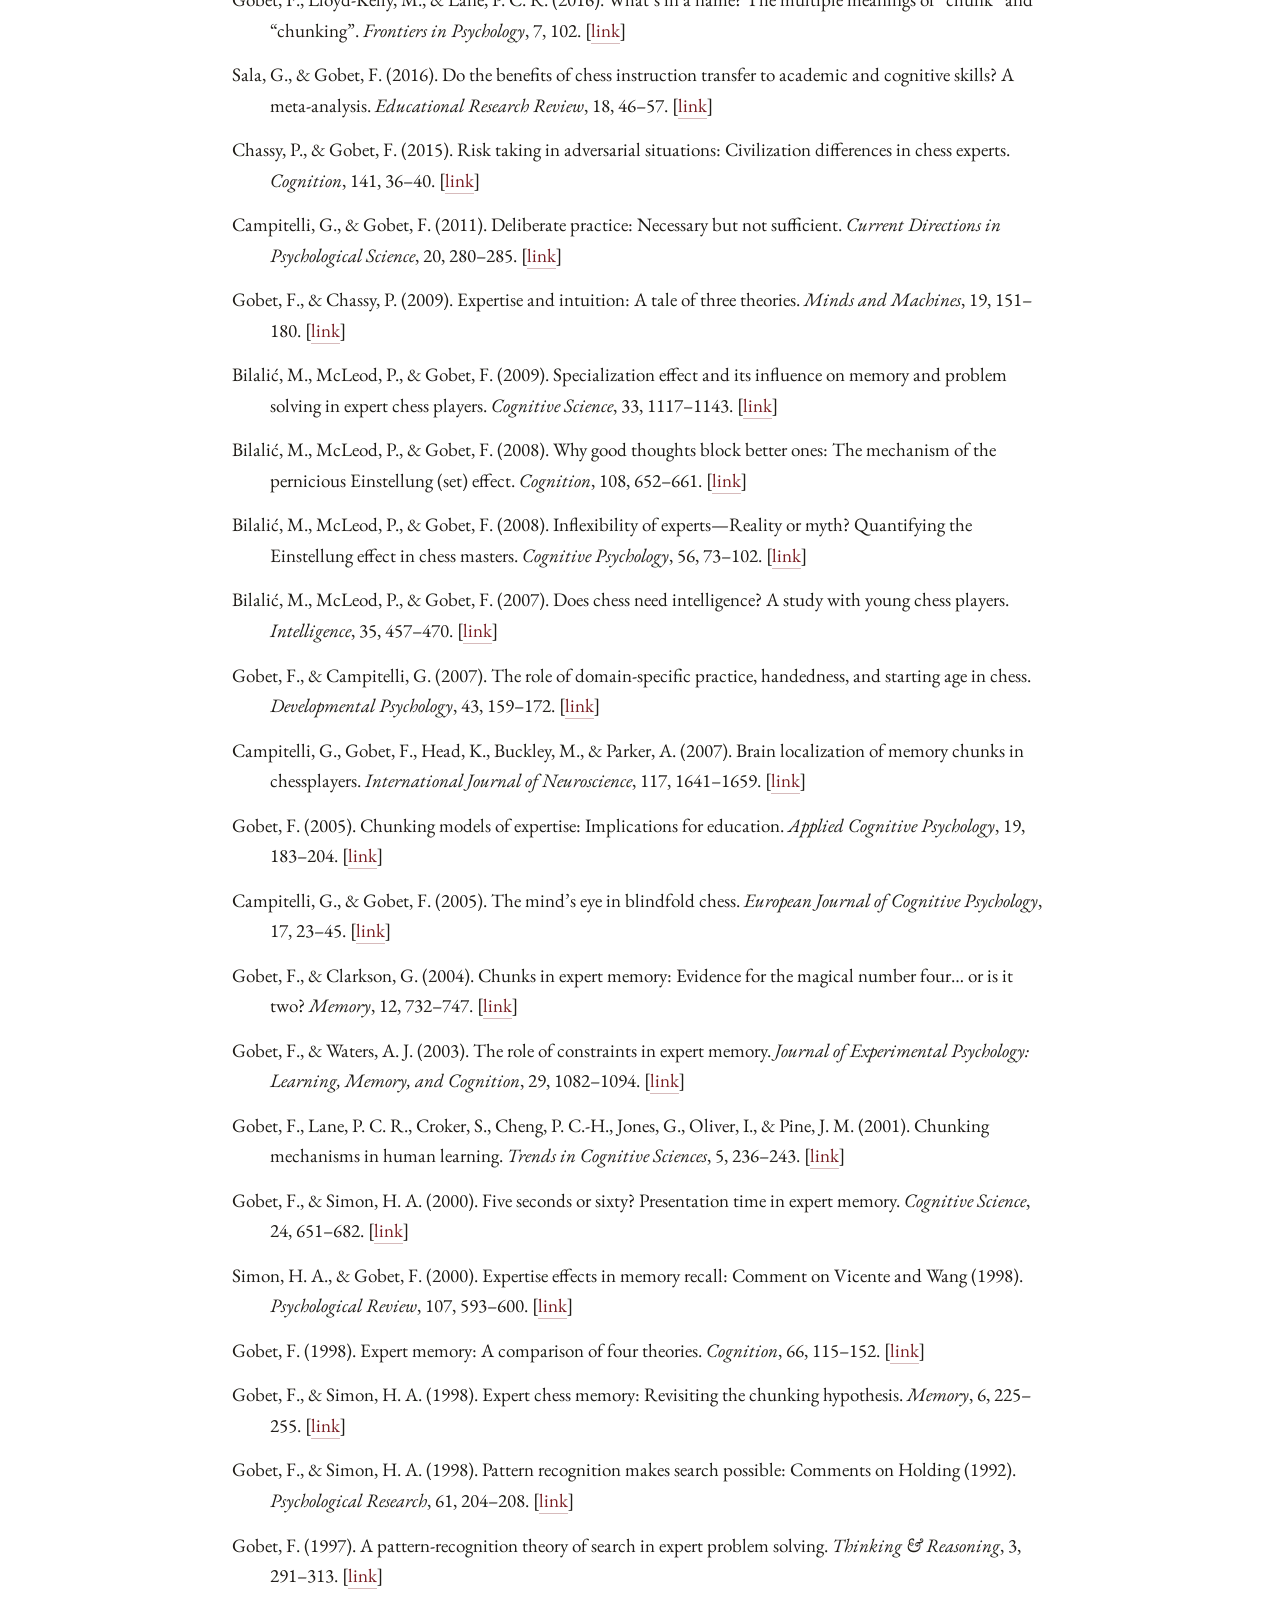
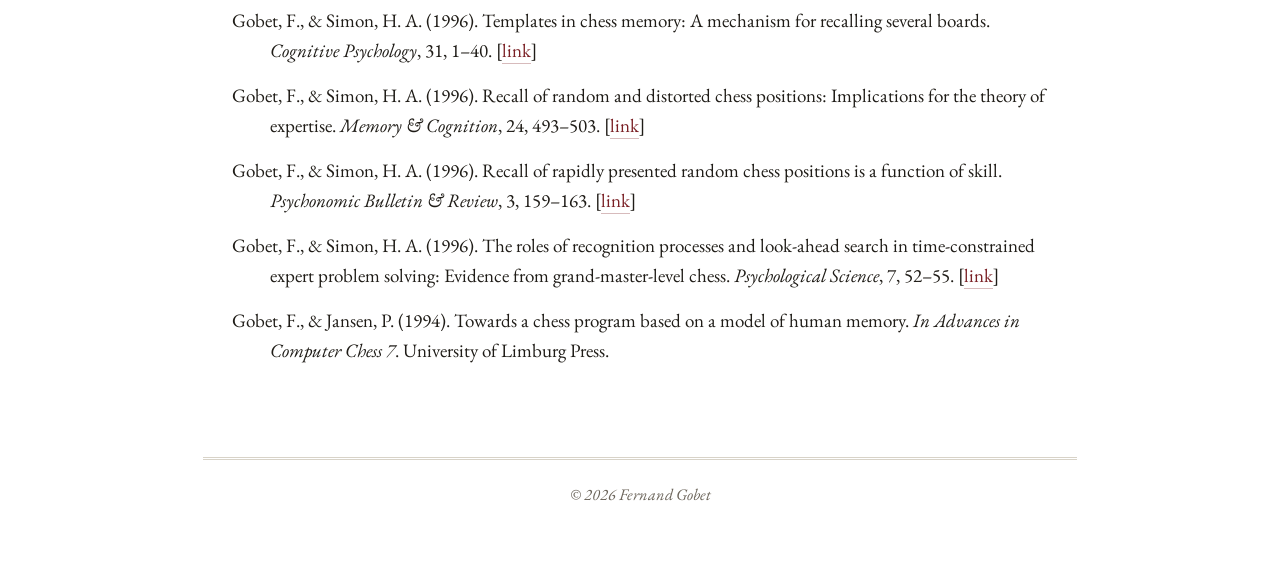
==== commit 8e0374b9: "Add paper links, numbered Simon references and Oh & Gobet papers Co-Authored-By: Claude Fable 5.2 <n" ====
--- a/publications.html
+++ b/publications.html
@@ -38,52 +38,57 @@
 
   <h2>Selected Articles</h2>
   <ol class="pubs">
-    <li>Guida, A., Mathy, F., Gobet, F., Campitelli, G., &amp; Sala, G. (2026). Linking space and ordinal position in working memory: A multi-level meta-analysis of the SPoARC effect. <i>Cognition</i>, 266, 106276.</li>
-    <li>Bartlett, L. K., Javed, N., Bennett, D., Lane, P. C. R., &amp; Gobet, F. (2026). Generating models of attentional cueing and inhibition of return with genetic programming. <i>Cognitive Systems Research</i>, 95, 101420.</li>
-    <li>Oh, N., &amp; Gobet, F. (2026). Small foundation models of human cognition and behaviour. <i>arXiv preprint</i>, arXiv:2608.05224.</li>
-    <li>Jessop, A., Pine, J. M., &amp; Gobet, F. (2025). Chunk-based incremental processing and learning: An integrated theory of word discovery, implicit statistical learning, and speed of lexical processing. <i>Psychological Review</i>, 132, 1340–1374.</li>
-    <li>Martire, K. A., Neal, T. M. S., Gobet, F., Chin, J. M., Berengut, J. F., &amp; Edmond, G. (2025). Psychological insights for judging expertise and implications for adversarial legal contexts. <i>Nature Reviews Psychology</i>, 4, 264–276.</li>
-    <li>Musslick, S., Bartlett, L. K., Chandramouli, S. H., Dubova, M., Gobet, F., Griffiths, T. L., et al. (2025). Automating the practice of science: Opportunities, challenges, and implications. <i>Proceedings of the National Academy of Sciences</i>, 122, e2401238121.</li>    <li>Freudenthal, D., Gobet, F., &amp; Pine, J. M. (2024). MOSAIC+: A crosslinguistic model of verb-marking errors in typically developing children and children with developmental language disorder. <i>Language Learning</i>, 74, 111–145.</li>    <li>Gobet, F., &amp; Sala, G. (2023). Cognitive training: A field in search of a phenomenon. <i>Perspectives on Psychological Science</i>, 18, 125–141.</li>
-    <li>Bartlett, L., Pirrone, A., Javed, N., &amp; Gobet, F. (2023). Computational scientific discovery in psychology. <i>Perspectives on Psychological Science</i>, 18, 178–189.</li>
-    <li>Chassy, P., Lahaye, R., Didierjean, A., &amp; Gobet, F. (2023). Intuition in chess: A study with world-class players. <i>Psychological Research</i>, 87, 2380–2389.</li>
-    <li>Gobet, F., &amp; Waters, A. J. (2023). Searching for answers: Expert pattern recognition and planning. <i>Trends in Cognitive Sciences</i>, 27, 788–790.</li>
-    <li>Pirrone, A., Reina, A., Stafford, T., Marshall, J. A. R., &amp; Gobet, F. (2022). Magnitude-sensitivity: Rethinking decision-making. <i>Trends in Cognitive Sciences</i>, 26, 66–80.</li>
-    <li>Sala, G., &amp; Gobet, F. (2020). Cognitive and academic benefits of music training with children: A multilevel meta-analysis. <i>Memory &amp; Cognition</i>, 48, 1429–1441.</li>
-    <li>Sala, G., &amp; Gobet, F. (2020). Working memory training in typically developing children: A multilevel meta-analysis. <i>Psychonomic Bulletin &amp; Review</i>, 27, 423–434.</li>
-    <li>Noble, C., Sala, G., Peter, M., Lingwood, J., Rowland, C., Gobet, F., &amp; Pine, J. (2019). The impact of shared book reading on children’s language skills: A meta-analysis. <i>Educational Research Review</i>, 28, 100290.</li>
-    <li>Sala, G., &amp; Gobet, F. (2019). Cognitive training does not enhance general cognition. <i>Trends in Cognitive Sciences</i>, 23, 9–20.</li>
-    <li>Sala, G., Aksayli, N. D., Tatlidil, K. S., Tatsumi, T., Gondo, Y., &amp; Gobet, F. (2019). Near and far transfer in cognitive training: A second-order meta-analysis. <i>Collabra: Psychology</i>, 5, 18.</li>
-    <li>Aksayli, N. D., Sala, G., &amp; Gobet, F. (2019). The cognitive and academic benefits of Cogmed: A meta-analysis. <i>Educational Research Review</i>, 27, 229–243.</li>
-    <li>Sala, G., Aksayli, N. D., Tatlidil, K. S., Gondo, Y., &amp; Gobet, F. (2019). Working memory training does not enhance older adults’ cognitive skills: A comprehensive meta-analysis. <i>Intelligence</i>, 77, 101386.</li>
-    <li>Gobet, F., &amp; Sala, G. (2019). How artificial intelligence can help us understand human creativity. <i>Frontiers in Psychology</i>, 10, 1401.</li>
-    <li>Sala, G., Tatlidil, K. S., &amp; Gobet, F. (2018). Video game training does not enhance cognitive ability: A comprehensive meta-analytic investigation. <i>Psychological Bulletin</i>, 144, 111–139.</li>
-    <li>Gobet, F. (2018). The future of expertise: The need for a multidisciplinary approach. <i>Journal of Expertise</i>, 1, 107–113.</li>
-    <li>Sala, G., &amp; Gobet, F. (2017). Does far transfer exist? Negative evidence from chess, music, and working memory training. <i>Current Directions in Psychological Science</i>, 26, 515–520.</li>
-    <li>Gobet, F., Lloyd-Kelly, M., &amp; Lane, P. C. R. (2016). What’s in a name? The multiple meanings of “chunk” and “chunking”. <i>Frontiers in Psychology</i>, 7, 102.</li>
-    <li>Sala, G., &amp; Gobet, F. (2016). Do the benefits of chess instruction transfer to academic and cognitive skills? A meta-analysis. <i>Educational Research Review</i>, 18, 46–57.</li>
-    <li>Chassy, P., &amp; Gobet, F. (2015). Risk taking in adversarial situations: Civilization differences in chess experts. <i>Cognition</i>, 141, 36–40.</li>
-    <li>Campitelli, G., &amp; Gobet, F. (2011). Deliberate practice: Necessary but not sufficient. <i>Current Directions in Psychological Science</i>, 20, 280–285.</li>
-    <li>Gobet, F., &amp; Chassy, P. (2009). Expertise and intuition: A tale of three theories. <i>Minds and Machines</i>, 19, 151–180.</li>
-    <li>Bilalić, M., McLeod, P., &amp; Gobet, F. (2009). Specialization effect and its influence on memory and problem solving in expert chess players. <i>Cognitive Science</i>, 33, 1117–1143.</li>
-    <li>Bilalić, M., McLeod, P., &amp; Gobet, F. (2008). Why good thoughts block better ones: The mechanism of the pernicious Einstellung (set) effect. <i>Cognition</i>, 108, 652–661.</li>
-    <li>Bilalić, M., McLeod, P., &amp; Gobet, F. (2008). Inflexibility of experts—Reality or myth? Quantifying the Einstellung effect in chess masters. <i>Cognitive Psychology</i>, 56, 73–102.</li>
-    <li>Bilalić, M., McLeod, P., &amp; Gobet, F. (2007). Does chess need intelligence? A study with young chess players. <i>Intelligence</i>, 35, 457–470.</li>
-    <li>Gobet, F., &amp; Campitelli, G. (2007). The role of domain-specific practice, handedness, and starting age in chess. <i>Developmental Psychology</i>, 43, 159–172.</li>
-    <li>Campitelli, G., Gobet, F., Head, K., Buckley, M., &amp; Parker, A. (2007). Brain localization of memory chunks in chessplayers. <i>International Journal of Neuroscience</i>, 117, 1641–1659.</li>
-    <li>Gobet, F. (2005). Chunking models of expertise: Implications for education. <i>Applied Cognitive Psychology</i>, 19, 183–204.</li>
-    <li>Campitelli, G., &amp; Gobet, F. (2005). The mind’s eye in blindfold chess. <i>European Journal of Cognitive Psychology</i>, 17, 23–45.</li>
-    <li>Gobet, F., &amp; Clarkson, G. (2004). Chunks in expert memory: Evidence for the magical number four… or is it two? <i>Memory</i>, 12, 732–747.</li>
-    <li>Gobet, F., &amp; Waters, A. J. (2003). The role of constraints in expert memory. <i>Journal of Experimental Psychology: Learning</i>, Memory, and Cognition, 29, 1082–1094.</li>
-    <li>Gobet, F., Lane, P. C. R., Croker, S., Cheng, P. C.-H., Jones, G., Oliver, I., &amp; Pine, J. M. (2001). Chunking mechanisms in human learning. <i>Trends in Cognitive Sciences</i>, 5, 236–243.</li>
-    <li>Gobet, F., &amp; Simon, H. A. (2000). <a href="https://doi.org/10.1207/s15516709cog2404_4">Five seconds or sixty? Presentation time in expert memory</a>. <i>Cognitive Science</i>, 24, 651–682.</li>
-    <li>Gobet, F. (1998). Expert memory: A comparison of four theories. <i>Cognition</i>, 66, 115–152.</li>
-    <li>Gobet, F., &amp; Simon, H. A. (1998). <a href="https://doi.org/10.1080/741942359">Expert chess memory: Revisiting the chunking hypothesis</a>. <i>Memory</i>, 6, 225–255.</li>
-    <li>Gobet, F., &amp; Simon, H. A. (1998). <a href="https://doi.org/10.1007/s004260050025">Pattern recognition makes search possible: Comments on Holding (1992)</a>. <i>Psychological Research</i>, 61, 204–208.</li>
-    <li>Gobet, F. (1997). A pattern-recognition theory of search in expert problem solving. <i>Thinking &amp; Reasoning</i>, 3, 291–313.</li>
-    <li>Gobet, F., &amp; Simon, H. A. (1996). <a href="https://doi.org/10.1006/cogp.1996.0011">Templates in chess memory: A mechanism for recalling several boards</a>. <i>Cognitive Psychology</i>, 31, 1–40.</li>
-    <li>Gobet, F., &amp; Simon, H. A. (1996). <a href="https://doi.org/10.3758/BF03200937">Recall of random and distorted chess positions: Implications for the theory of expertise</a>. <i>Memory &amp; Cognition</i>, 24, 493–503.</li>
-    <li>Gobet, F., &amp; Simon, H. A. (1996). <a href="https://doi.org/10.3758/BF03212414">Recall of rapidly presented random chess positions is a function of skill</a>. <i>Psychonomic Bulletin &amp; Review</i>, 3, 159–163.</li>
-    <li>Gobet, F., &amp; Simon, H. A. (1996). <a href="https://doi.org/10.1111/j.1467-9280.1996.tb00666.x">The roles of recognition processes and look-ahead search in time-constrained expert problem solving: Evidence from grand-master-level chess</a>. <i>Psychological Science</i>, 7, 52–55.</li>
+    <li>Guida, A., Mathy, F., Gobet, F., Campitelli, G., &amp; Sala, G. (2026). Linking space and ordinal position in working memory: A multi-level meta-analysis of the SPoARC effect. <i>Cognition</i>, 266, 106276. [<a href="https://doi.org/10.1016/j.cognition.2025.106276">link</a>]</li>
+    <li>Bartlett, L. K., Javed, N., Bennett, D., Lane, P. C. R., &amp; Gobet, F. (2026). Generating models of attentional cueing and inhibition of return with genetic programming. <i>Cognitive Systems Research</i>, 95, 101420. [<a href="https://doi.org/10.1016/j.cogsys.2025.101420">link</a>]</li>
+    <li>Oh, N., &amp; Gobet, F. (2026). Small foundation models of human cognition and behaviour. <i>arXiv preprint</i>, arXiv:2608.05224. [<a href="https://arxiv.org/abs/2608.05224">link</a>]</li>
+    <li>Jessop, A., Pine, J. M., &amp; Gobet, F. (2025). Chunk-based incremental processing and learning: An integrated theory of word discovery, implicit statistical learning, and speed of lexical processing. <i>Psychological Review</i>, 132, 1340–1374. [<a href="https://doi.org/10.1037/rev0000564">link</a>]</li>
+    <li>Martire, K. A., Neal, T. M. S., Gobet, F., Chin, J. M., Berengut, J. F., &amp; Edmond, G. (2025). Psychological insights for judging expertise and implications for adversarial legal contexts. <i>Nature Reviews Psychology</i>, 4, 264–276. [<a href="https://doi.org/10.1038/s44159-025-00430-4">link</a>]</li>
+    <li>Musslick, S., Bartlett, L. K., Chandramouli, S. H., Dubova, M., Gobet, F., Griffiths, T. L., et al. (2025). Automating the practice of science: Opportunities, challenges, and implications. <i>Proceedings of the National Academy of Sciences</i>, 122, e2401238121. [<a href="https://doi.org/10.1073/pnas.2401238121">link</a>]</li>
+    <li>Oh, N., &amp; Gobet, F. (2025). Monitor-Generate-Verify (MGV): Formalising metacognitive theory for language model reasoning. <i>arXiv preprint</i>, arXiv:2511.04341. [<a href="https://arxiv.org/abs/2511.04341">link</a>]</li>
+    <li>Freudenthal, D., Gobet, F., &amp; Pine, J. M. (2024). MOSAIC+: A crosslinguistic model of verb-marking errors in typically developing children and children with developmental language disorder. <i>Language Learning</i>, 74, 111–145. [<a href="https://doi.org/10.1111/lang.12580">link</a>]</li>
+    <li>Oh, N., &amp; Gobet, F. (2024). System 1.5: Designing metacognition in artificial intelligence. <i>The First Workshop on System-2 Reasoning at Scale, NeurIPS 2024</i>. [<a href="https://neurips.cc/virtual/2024/104306">link</a>]</li>
+    <li>Gobet, F., &amp; Sala, G. (2023). Cognitive training: A field in search of a phenomenon. <i>Perspectives on Psychological Science</i>, 18, 125–141. [<a href="https://doi.org/10.1177/17456916221091830">link</a>]</li>
+    <li>Bartlett, L., Pirrone, A., Javed, N., &amp; Gobet, F. (2023). Computational scientific discovery in psychology. <i>Perspectives on Psychological Science</i>, 18, 178–189. [<a href="https://doi.org/10.1177/17456916221091833">link</a>]</li>
+    <li>Chassy, P., Lahaye, R., Didierjean, A., &amp; Gobet, F. (2023). Intuition in chess: A study with world-class players. <i>Psychological Research</i>, 87, 2380–2389. [<a href="https://doi.org/10.1007/s00426-023-01823-x">link</a>]</li>
+    <li>Gobet, F., &amp; Waters, A. J. (2023). Searching for answers: Expert pattern recognition and planning. <i>Trends in Cognitive Sciences</i>, 27, 788–790. [<a href="https://doi.org/10.1016/j.tics.2023.07.006">link</a>]</li>
+    <li>Pirrone, A., Reina, A., Stafford, T., Marshall, J. A. R., &amp; Gobet, F. (2022). Magnitude-sensitivity: Rethinking decision-making. <i>Trends in Cognitive Sciences</i>, 26, 66–80. [<a href="https://doi.org/10.1016/j.tics.2021.10.006">link</a>]</li>
+    <li>Sala, G., &amp; Gobet, F. (2020). Cognitive and academic benefits of music training with children: A multilevel meta-analysis. <i>Memory &amp; Cognition</i>, 48, 1429–1441. [<a href="https://doi.org/10.3758/s13421-020-01060-2">link</a>]</li>
+    <li>Sala, G., &amp; Gobet, F. (2020). Working memory training in typically developing children: A multilevel meta-analysis. <i>Psychonomic Bulletin &amp; Review</i>, 27, 423–434. [<a href="https://doi.org/10.3758/s13423-019-01681-y">link</a>]</li>
+    <li>Noble, C., Sala, G., Peter, M., Lingwood, J., Rowland, C., Gobet, F., &amp; Pine, J. (2019). The impact of shared book reading on children’s language skills: A meta-analysis. <i>Educational Research Review</i>, 28, 100290. [<a href="https://doi.org/10.1016/j.edurev.2019.100290">link</a>]</li>
+    <li>Sala, G., &amp; Gobet, F. (2019). Cognitive training does not enhance general cognition. <i>Trends in Cognitive Sciences</i>, 23, 9–20. [<a href="https://doi.org/10.1016/j.tics.2018.10.004">link</a>]</li>
+    <li>Sala, G., Aksayli, N. D., Tatlidil, K. S., Tatsumi, T., Gondo, Y., &amp; Gobet, F. (2019). Near and far transfer in cognitive training: A second-order meta-analysis. <i>Collabra: Psychology</i>, 5, 18. [<a href="https://doi.org/10.1525/collabra.203">link</a>]</li>
+    <li>Aksayli, N. D., Sala, G., &amp; Gobet, F. (2019). The cognitive and academic benefits of Cogmed: A meta-analysis. <i>Educational Research Review</i>, 27, 229–243. [<a href="https://doi.org/10.1016/j.edurev.2019.04.003">link</a>]</li>
+    <li>Sala, G., Aksayli, N. D., Tatlidil, K. S., Gondo, Y., &amp; Gobet, F. (2019). Working memory training does not enhance older adults’ cognitive skills: A comprehensive meta-analysis. <i>Intelligence</i>, 77, 101386. [<a href="https://doi.org/10.1016/j.intell.2019.101386">link</a>]</li>
+    <li>Gobet, F., &amp; Sala, G. (2019). How artificial intelligence can help us understand human creativity. <i>Frontiers in Psychology</i>, 10, 1401. [<a href="https://doi.org/10.3389/fpsyg.2019.01401">link</a>]</li>
+    <li>Sala, G., Tatlidil, K. S., &amp; Gobet, F. (2018). Video game training does not enhance cognitive ability: A comprehensive meta-analytic investigation. <i>Psychological Bulletin</i>, 144, 111–139. [<a href="https://doi.org/10.1037/bul0000139">link</a>]</li>
+    <li>Gobet, F. (2018). The future of expertise: The need for a multidisciplinary approach. <i>Journal of Expertise</i>, 1, 107–113. [<a href="https://www.journalofexpertise.org/articles/volume1_issue2/JoE_2018_1_2_Gobet.html">link</a>]</li>
+    <li>Sala, G., &amp; Gobet, F. (2017). Does far transfer exist? Negative evidence from chess, music, and working memory training. <i>Current Directions in Psychological Science</i>, 26, 515–520. [<a href="https://doi.org/10.1177/0963721417712760">link</a>]</li>
+    <li>Gobet, F., Lloyd-Kelly, M., &amp; Lane, P. C. R. (2016). What’s in a name? The multiple meanings of “chunk” and “chunking”. <i>Frontiers in Psychology</i>, 7, 102. [<a href="https://doi.org/10.3389/fpsyg.2016.00102">link</a>]</li>
+    <li>Sala, G., &amp; Gobet, F. (2016). Do the benefits of chess instruction transfer to academic and cognitive skills? A meta-analysis. <i>Educational Research Review</i>, 18, 46–57. [<a href="https://doi.org/10.1016/j.edurev.2016.02.002">link</a>]</li>
+    <li>Chassy, P., &amp; Gobet, F. (2015). Risk taking in adversarial situations: Civilization differences in chess experts. <i>Cognition</i>, 141, 36–40. [<a href="https://doi.org/10.1016/j.cognition.2015.04.008">link</a>]</li>
+    <li>Campitelli, G., &amp; Gobet, F. (2011). Deliberate practice: Necessary but not sufficient. <i>Current Directions in Psychological Science</i>, 20, 280–285. [<a href="https://doi.org/10.1177/0963721411421922">link</a>]</li>
+    <li>Gobet, F., &amp; Chassy, P. (2009). Expertise and intuition: A tale of three theories. <i>Minds and Machines</i>, 19, 151–180. [<a href="https://doi.org/10.1007/s11023-008-9131-5">link</a>]</li>
+    <li>Bilalić, M., McLeod, P., &amp; Gobet, F. (2009). Specialization effect and its influence on memory and problem solving in expert chess players. <i>Cognitive Science</i>, 33, 1117–1143. [<a href="https://doi.org/10.1111/j.1551-6709.2009.01030.x">link</a>]</li>
+    <li>Bilalić, M., McLeod, P., &amp; Gobet, F. (2008). Why good thoughts block better ones: The mechanism of the pernicious Einstellung (set) effect. <i>Cognition</i>, 108, 652–661. [<a href="https://doi.org/10.1016/j.cognition.2008.05.005">link</a>]</li>
+    <li>Bilalić, M., McLeod, P., &amp; Gobet, F. (2008). Inflexibility of experts—Reality or myth? Quantifying the Einstellung effect in chess masters. <i>Cognitive Psychology</i>, 56, 73–102. [<a href="https://doi.org/10.1016/j.cogpsych.2007.02.001">link</a>]</li>
+    <li>Bilalić, M., McLeod, P., &amp; Gobet, F. (2007). Does chess need intelligence? A study with young chess players. <i>Intelligence</i>, 35, 457–470. [<a href="https://doi.org/10.1016/j.intell.2006.09.005">link</a>]</li>
+    <li>Gobet, F., &amp; Campitelli, G. (2007). The role of domain-specific practice, handedness, and starting age in chess. <i>Developmental Psychology</i>, 43, 159–172. [<a href="https://doi.org/10.1037/0012-1649.43.1.159">link</a>]</li>
+    <li>Campitelli, G., Gobet, F., Head, K., Buckley, M., &amp; Parker, A. (2007). Brain localization of memory chunks in chessplayers. <i>International Journal of Neuroscience</i>, 117, 1641–1659. [<a href="https://doi.org/10.1080/00207450601041955">link</a>]</li>
+    <li>Gobet, F. (2005). Chunking models of expertise: Implications for education. <i>Applied Cognitive Psychology</i>, 19, 183–204. [<a href="https://doi.org/10.1002/acp.1110">link</a>]</li>
+    <li>Campitelli, G., &amp; Gobet, F. (2005). The mind’s eye in blindfold chess. <i>European Journal of Cognitive Psychology</i>, 17, 23–45. [<a href="https://doi.org/10.1080/09541440340000349">link</a>]</li>
+    <li>Gobet, F., &amp; Clarkson, G. (2004). Chunks in expert memory: Evidence for the magical number four… or is it two? <i>Memory</i>, 12, 732–747. [<a href="https://doi.org/10.1080/09658210344000530">link</a>]</li>
+    <li>Gobet, F., &amp; Waters, A. J. (2003). The role of constraints in expert memory. <i>Journal of Experimental Psychology: Learning, Memory, and Cognition</i>, 29, 1082–1094. [<a href="https://doi.org/10.1037/0278-7393.29.6.1082">link</a>]</li>
+    <li>Gobet, F., Lane, P. C. R., Croker, S., Cheng, P. C.-H., Jones, G., Oliver, I., &amp; Pine, J. M. (2001). Chunking mechanisms in human learning. <i>Trends in Cognitive Sciences</i>, 5, 236–243. [<a href="https://doi.org/10.1016/S1364-6613(00)01662-4">link</a>]</li>
+    <li>Gobet, F., &amp; Simon, H. A. (2000). Five seconds or sixty? Presentation time in expert memory. <i>Cognitive Science</i>, 24, 651–682. [<a href="https://doi.org/10.1207/s15516709cog2404_4">link</a>]</li>
+    <li>Simon, H. A., &amp; Gobet, F. (2000). Expertise effects in memory recall: Comment on Vicente and Wang (1998). <i>Psychological Review</i>, 107, 593–600. [<a href="https://doi.org/10.1037/0033-295X.107.3.593">link</a>]</li>
+    <li>Gobet, F. (1998). Expert memory: A comparison of four theories. <i>Cognition</i>, 66, 115–152. [<a href="https://doi.org/10.1016/S0010-0277(98)00020-1">link</a>]</li>
+    <li>Gobet, F., &amp; Simon, H. A. (1998). Expert chess memory: Revisiting the chunking hypothesis. <i>Memory</i>, 6, 225–255. [<a href="https://doi.org/10.1080/741942359">link</a>]</li>
+    <li>Gobet, F., &amp; Simon, H. A. (1998). Pattern recognition makes search possible: Comments on Holding (1992). <i>Psychological Research</i>, 61, 204–208. [<a href="https://doi.org/10.1007/s004260050025">link</a>]</li>
+    <li>Gobet, F. (1997). A pattern-recognition theory of search in expert problem solving. <i>Thinking &amp; Reasoning</i>, 3, 291–313. [<a href="https://doi.org/10.1080/135467897394301">link</a>]</li>
+    <li>Gobet, F., &amp; Simon, H. A. (1996). Templates in chess memory: A mechanism for recalling several boards. <i>Cognitive Psychology</i>, 31, 1–40. [<a href="https://doi.org/10.1006/cogp.1996.0011">link</a>]</li>
+    <li>Gobet, F., &amp; Simon, H. A. (1996). Recall of random and distorted chess positions: Implications for the theory of expertise. <i>Memory &amp; Cognition</i>, 24, 493–503. [<a href="https://doi.org/10.3758/BF03200937">link</a>]</li>
+    <li>Gobet, F., &amp; Simon, H. A. (1996). Recall of rapidly presented random chess positions is a function of skill. <i>Psychonomic Bulletin &amp; Review</i>, 3, 159–163. [<a href="https://doi.org/10.3758/BF03212414">link</a>]</li>
+    <li>Gobet, F., &amp; Simon, H. A. (1996). The roles of recognition processes and look-ahead search in time-constrained expert problem solving: Evidence from grand-master-level chess. <i>Psychological Science</i>, 7, 52–55. [<a href="https://doi.org/10.1111/j.1467-9280.1996.tb00666.x">link</a>]</li>
     <li>Gobet, F., &amp; Jansen, P. (1994). Towards a chess program based on a model of human memory. <i>In Advances in Computer Chess 7</i>. University of Limburg Press.</li>
   </ol>
 </main>
--- a/style.css
+++ b/style.css
@@ -24,7 +24,10 @@
 .portrait img { display:block; width:100%; height:auto; aspect-ratio:4/5; object-fit:cover; object-position:50% 38%; }
 
 main > p.lead { font-size:1.28rem; line-height:1.5; margin-bottom:1.2rem; text-align:left; hyphens:manual; }
-.lead:first-of-type::first-letter { float:left; font-size:3.9rem; line-height:.82; padding:.28rem .5rem 0 0; color:var(--accent); }
+sup.ref { font-size:.58em; line-height:0; vertical-align:super; }
+sup.ref a { border:0; margin-left:.08em; }
+sup.ref a:hover { text-decoration:underline; }
+main > p.dropcap::first-letter { float:left; font-size:3.9rem; line-height:.82; padding:.28rem .5rem 0 0; color:var(--accent); }
 
 /* Photographs */
 figure { margin:0; }
